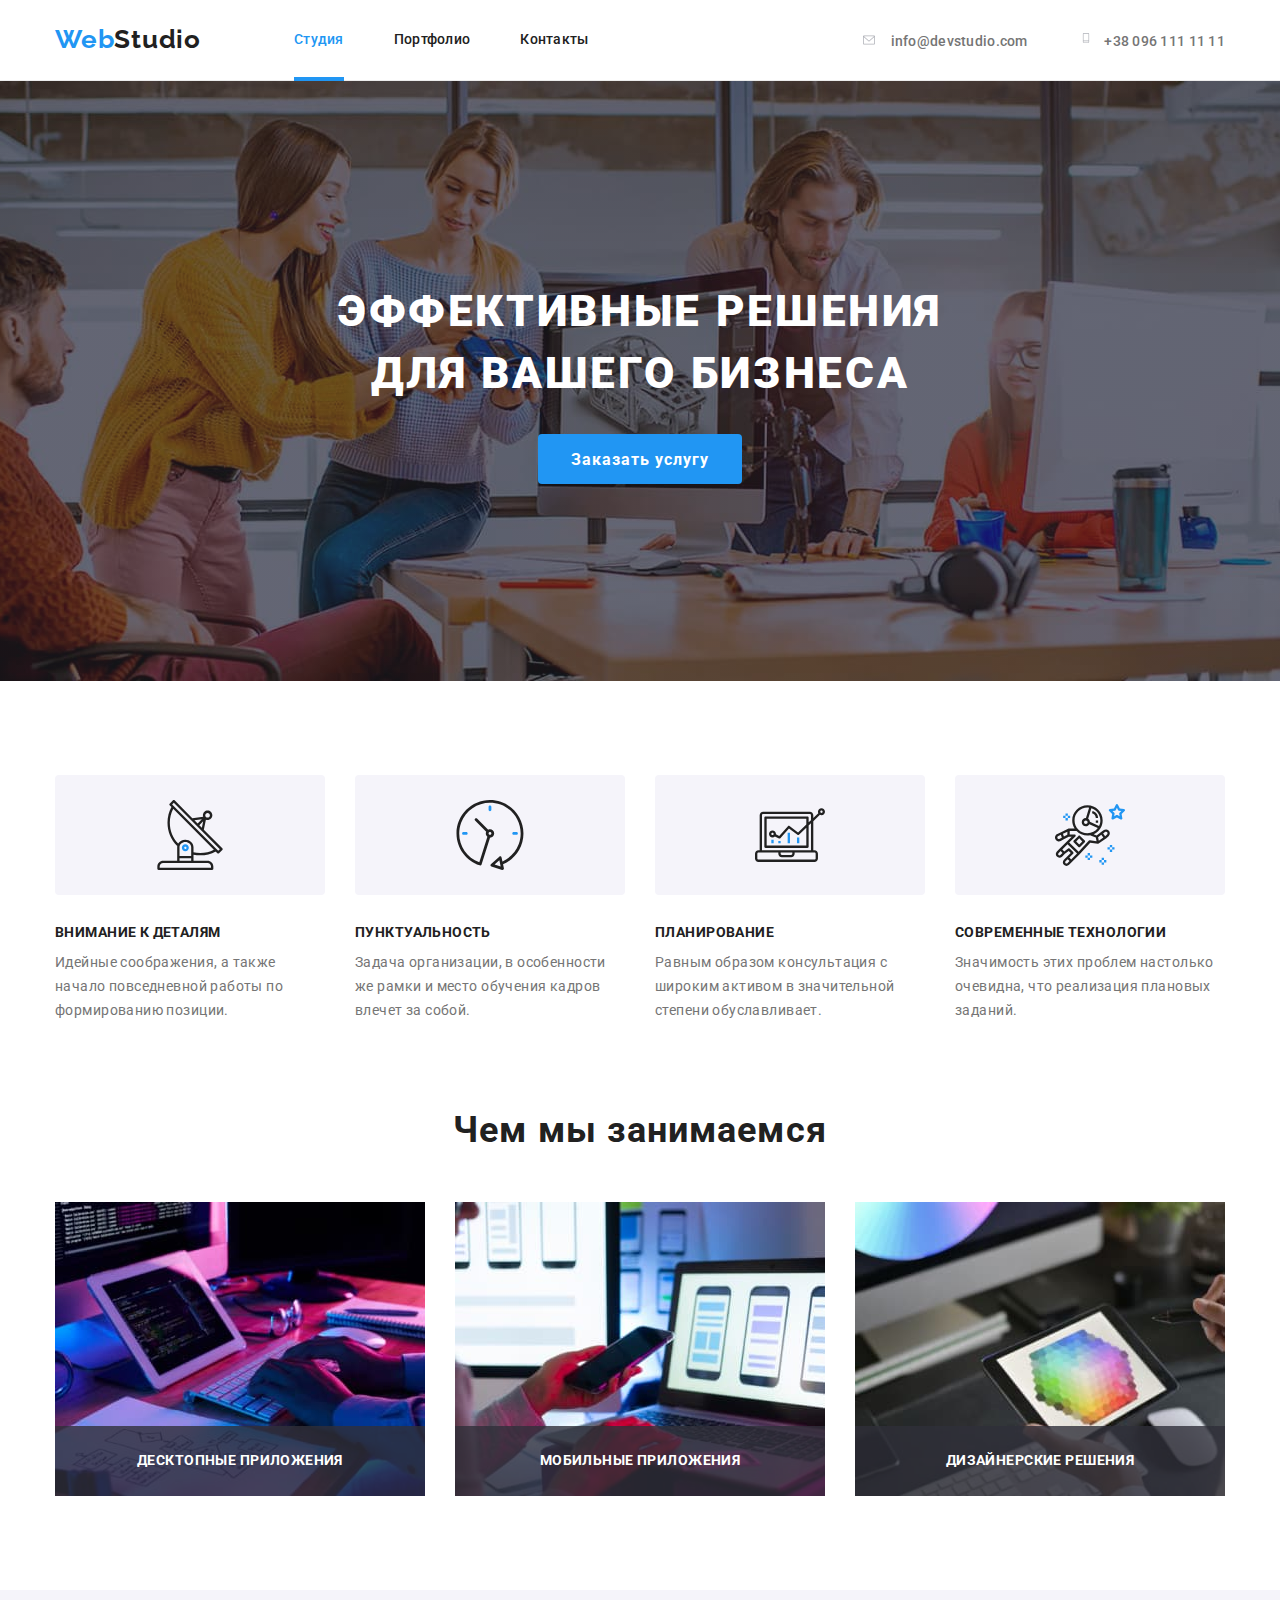
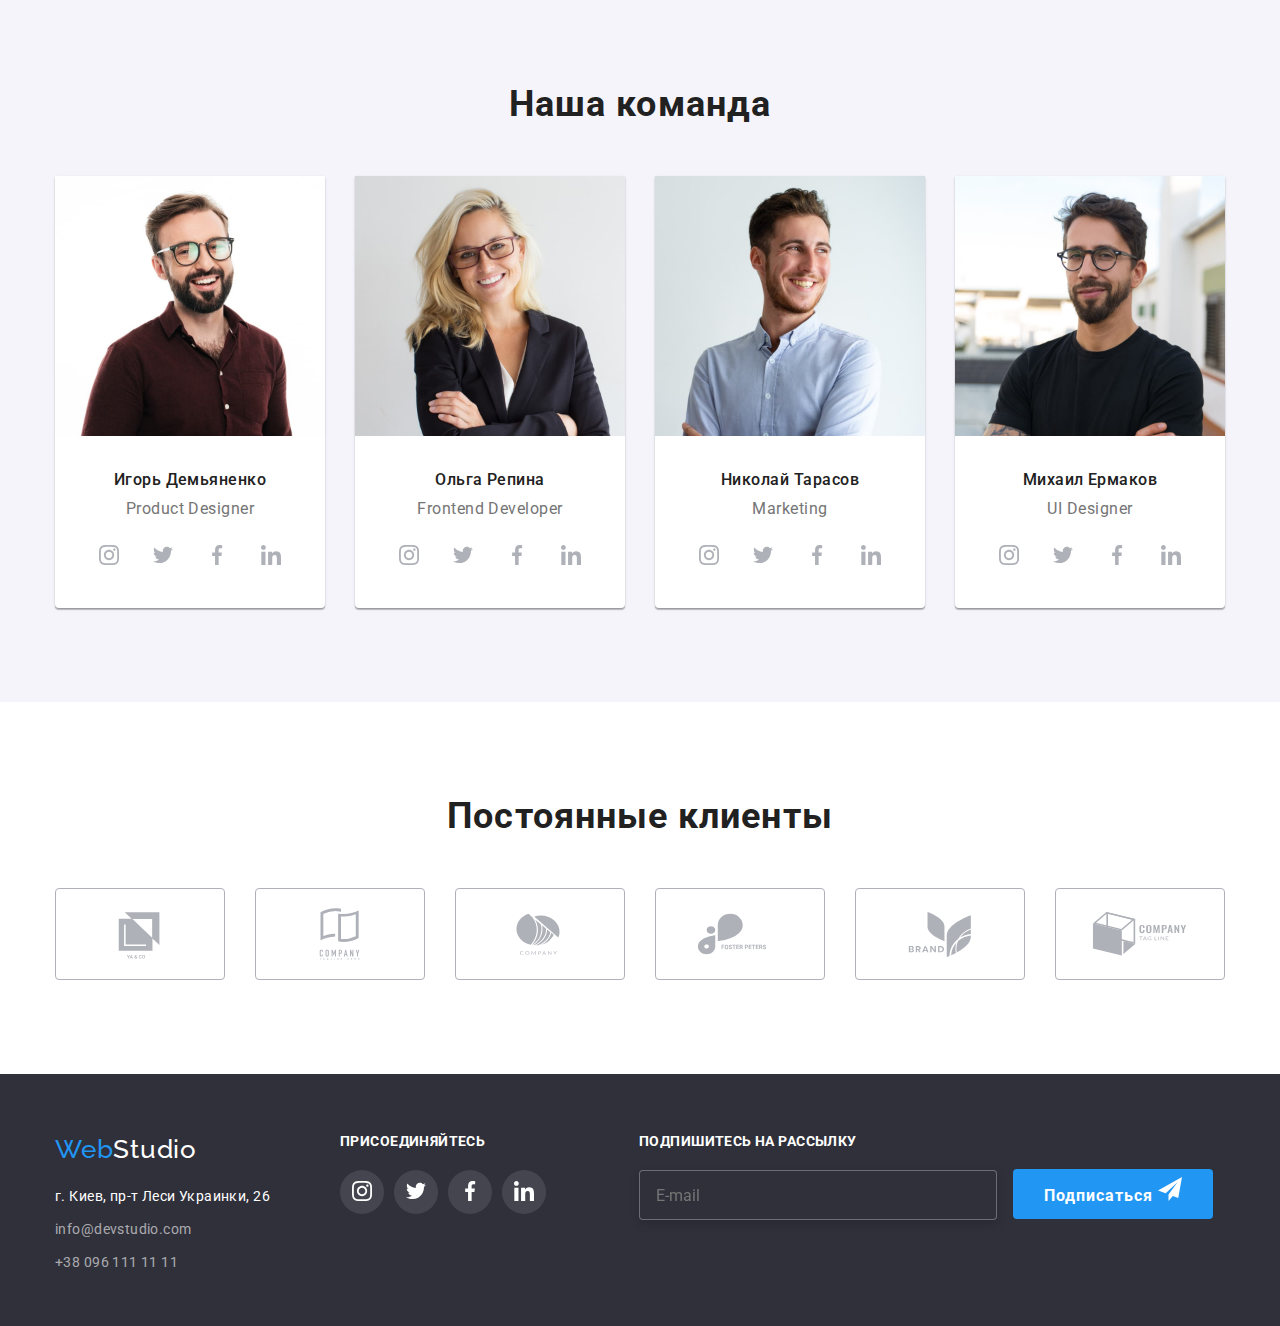
==== index.html @ 6511e9e5 "Add files via upload" ====
<!DOCTYPE html>
<html lang="ru">
<head>
    <meta charset="UTF-8">
    <meta http-equiv="X-UA-Compatible" content="IE=edge">
    <meta name="viewport" content="width=device-width, initial-scale=1.0">
    <title>Web-Studio</title>
    <link href="https://fonts.googleapis.com/css2?family=Raleway:wght@700&family=Roboto:wght@400;500;700;900&display=swap" rel="stylesheet">
    <link href="https://cdnjs.cloudflare.com/ajax/libs/modern-normalize/1.1.0/modern-normalize.min.css" rel="stylesheet">
    <link href="./css/styles.css" rel="stylesheet">
</head>

<body class="page">
    <header class="hat">
        <div class="container">
            <div class="main-nav">
                <a href="" class="logo"><span class="logo-web">Web</span>Studio</a>
                <nav class="site-nav">
                    <ul class="list menu">
                        <li class="menu-text">
                            <a href="./index.html" class="link current menu-line">Студия</a>
                        </li>
                        <li class="menu-text">
                            <a href="./portfolio.html" class="link">Портфолио</a>
                        </li>
                        <li class="menu-text">
                            <a href="#adress" class="link">Контакты</a>
                        </li>
                    </ul>
                </nav>
                <div class="tel-adr">                        
                    <a href="mailto:info@devstudio.com" class="adress curent tel-adr-contact">
                        <svg class="tel-adr-icon" width="16" height="12"aria-hidden="true" >
                            <use href="./images/icons.svg#icon-envelope-hover"></use>
                        </svg>
                        info@devstudio.com
                    </a>                        
                    <a href="tel:+380961111111" class="adress tel-header tel-adr-contact ">
                        <svg class="tel-adr-icon" width="10" height="16" aria-hidden="true">
                            <use href="./images/icons.svg#icon-tel"></use>
                        </svg>
                        +38 096 111 11 11
                    </a>
                 </div>
                       
            </div>         
        </div>
       
    </header>
       
    <main class="main">
         <section class="hero">
            <div class="container">
                <h1 class="baner header">ЭФФЕКТИВНЫЕ РЕШЕНИЯ ДЛЯ ВАШЕГО БИЗНЕСА</h1>           
                <button  type="button" class="button primary butbuner" data-modal-open>Заказать услугу</button>
            </div>
         </section>

        <section class="fishka">
             <div class="container"> 
                <ul class="list fishka-text">
                    <li class="fishka-content">
                        <div class="fon-icon">
                            <svg width="70" height="70" aria-label="Антена">
                                <use href="./images/icons.svg#icon-antenna"></use>
                            </svg>
                        </div>
                        <h3 class="studio-titel header">ВНИМАНИЕ К ДЕТАЛЯМ</h3>
                        <p class="studio-text one">Идейные соображения, а также начало повседневной работы по формированию позиции.</p>
                    </li>
                    <li class="fishka-content">
                        <div class="fon-icon">
                            <svg width="70" height="70" aria-label="Часы">
                                <use href="./images/icons.svg#icon-clock"></use>
                            </svg>
                        </div>
                        <h3 class="studio-titel header">ПУНКТУАЛЬНОСТЬ</h3>
                        <p class="studio-text">Задача организации, в особенности же рамки и место обучения кадров влечет за собой.
                        </p>
                    </li>
                    <li class="fishka-content">
                        <div class="fon-icon">
                            <svg width="70" height="70" aria-label="Диаграмма">
                                <use href="./images/icons.svg#icon-diagram"></use>
                            </svg>
                        </div>
                        <h3 class="studio-titel header">ПЛАНИРОВАНИЕ</h3>
                        <p class="studio-text">Равным образом консультация с широким активом в значительной степени обуславливает.
                        </p>
                    </li>
                    <li class="fishka-content">
                        <div class="fon-icon">
                            <svg width="70" height="70" aria-label="Астронафт">
                                <use href="./images/icons.svg#icon-astronaut"></use>
                            </svg>
                        </div>
                        <h3 class="studio-titel header">СОВРЕМЕННЫЕ ТЕХНОЛОГИИ</h3>
                        <p class="studio-text">Значимость этих проблем настолько очевидна, что реализация плановых заданий.</p>
                    </li>
                </ul>
            </div>
        </section>
                
        <section class="secshion-work">
            <div class="container">
                <h2 class="work-studio header">Чем мы занимаемся</h2>
                <ul class="list work-foto" >            
                     <li class="work-studio-link">
                        <a class="work-img"> <img src="./images/img.jpg" alt="Проект1" width="370" height="294" />
                            <p class="work-foto-text">ДЕСКТОПНЫЕ ПРИЛОЖЕНИЯ</p>
                        </a>
                    </li>
                    <li class="work-studio-link">
                        <a class="work-img"> <img src="./images/img1.jpg" alt="Проект2" width="370" height="294" />
                            <p class="work-foto-text">МОБИЛЬНЫЕ ПРИЛОЖЕНИЯ</p>
                        </a>
                    </li>
                    <li class="work-studio-link">
                        <a class="work-img" > <img src="./images/img2.jpg" alt="Проект3" width="370" height="294" />
                            <p class="work-foto-text">ДИЗАЙНЕРСКИЕ РЕШЕНИЯ</p>
                        </a>
                    </li>
            
                </ul>
            </div>
         </section>
         <section  class="comanda-about">
            <div class="container">
                <h2 class="comanda header">Наша команда</h2>
                <ul class="list secshion-comander">
                    <li class="blok-comanda">
                        <a class="comanda-img one"><img src="./images/foto1.jpg" alt="Фото Игорь Демьяненко" width="270" height="260"/></a>
                        <div class="comanda-text">
                            <p class="comanda-fio">Игорь Демьяненко</p>
                            <p lang="en" class="profeshion">Product Designer</p> 
                            <ul class="list comanda-icon">
                                <li class="comanda-icon-link">
                                    <a href="" class="comanda-icon-but">
                                        <svg width="20" height="20" aria-label="Переход на Instagrsm" >
                                            <use href="./images/icons.svg#icon-instagram"></use>                                       
                                        </svg>
                                    </a>                                    
                                </li>
                                <li class="comanda-icon-link">
                                    <a href="" class="comanda-icon-but">
                                        <svg width="20" height="20" aria-label="Переход на Twitter">
                                            <use href="./images/icons.svg#icon-twitter"></use>
                                        </svg>
                                    </a>
                                </li>
                                <li class="comanda-icon-link">
                                    <a href="" class="comanda-icon-but">
                                        <svg width="20" height="20" aria-label="Переход на Facebook">
                                            <use href="./images/icons.svg#icon-facebook"></use>
                                        </svg>
                                    </a>                                    
                                </li>
                                <li class="comanda-icon-link">
                                    <a href="" class="comanda-icon-but">
                                        <svg width="20" height="20" aria-label="Переход на Linkedin">
                                            <use href="./images/icons.svg#icon-linkedin"></use>
                                        </svg>
                                    </a>                                    
                                </li>
                            </ul>                           
                        </div>                        
                    </li>
                    <li class="blok-comanda">
                        <a class="comanda-img"> <img src="./images/foto2.jpg" alt="Фото Ольга Репина" width="270" height="260"/></a>
                        <div class="comanda-text">
                            <p class="comanda-fio">Ольга Репина</p>
                            <p lang="en" class="profeshion">Frontend Developer </p>
                            <ul class="list comanda-icon">
                                <li class="comanda-icon-link">
                                    <a href="" class="comanda-icon-but">
                                        <svg width="20" height="20" aria-label="Переход на Instagrsm" >
                                            <use href="./images/icons.svg#icon-instagram"></use>                                       
                                        </svg>
                                    </a>                                    
                                </li>
                                <li class="comanda-icon-link">
                                    <a href="" class="comanda-icon-but">
                                        <svg width="20" height="20" aria-label="Переход на Twitter">
                                            <use href="./images/icons.svg#icon-twitter"></use>
                                        </svg>
                                    </a>
                                </li>
                                <li class="comanda-icon-link">
                                    <a href="" class="comanda-icon-but">
                                        <svg width="20" height="20" aria-label="Переход на Facebook">
                                            <use href="./images/icons.svg#icon-facebook"></use>
                                        </svg>
                                    </a>                                    
                                </li>
                                <li class="comanda-icon-link">
                                    <a href="" class="comanda-icon-but">
                                        <svg width="20" height="20" aria-label="Переход на Linkedin">
                                            <use href="./images/icons.svg#icon-linkedin"></use>
                                        </svg>
                                    </a>                                    
                                </li>
                            </ul>             
                        </div>
                        
                    </li>
                    <li class="blok-comanda">
                        <a class="comanda-img"> <img src="./images/foto3.jpg" alt="Фото Николай Тарасов" width="270" height="260"/></a>
                        <div class="comanda-text">
                            <p class="comanda-fio">Николай Тарасов</p>
                            <p lang="en" class="profeshion">Marketing</p>
                            <ul class="list comanda-icon">
                                <li class="comanda-icon-link">
                                    <a href="" class="comanda-icon-but">
                                        <svg width="20" height="20" aria-label="Переход на Instagrsm" >
                                            <use href="./images/icons.svg#icon-instagram"></use>                                       
                                        </svg>
                                    </a>                                    
                                </li>
                                <li class="comanda-icon-link">
                                    <a href="" class="comanda-icon-but">
                                        <svg width="20" height="20" aria-label="Переход на Twitter">
                                            <use href="./images/icons.svg#icon-twitter"></use>
                                        </svg>
                                    </a>
                                </li>
                                <li class="comanda-icon-link">
                                    <a href="" class="comanda-icon-but">
                                        <svg width="20" height="20" aria-label="Переход на Facebook">
                                            <use href="./images/icons.svg#icon-facebook"></use>
                                        </svg>
                                    </a>                                    
                                </li>
                                <li class="comanda-icon-link">
                                    <a href="" class="comanda-icon-but">
                                        <svg width="20" height="20" aria-label="Переход на Linkedin">
                                            <use href="./images/icons.svg#icon-linkedin"></use>
                                        </svg>
                                    </a>                                    
                                </li>
                            </ul>                     
                        </div>    
                    </li>                      
                        
                    <li class="blok-comanda">
                        <a class="comanda-img" > <img src="./images/foto4.jpg" alt="Фото Михаил Ермаков" width="270" height="260"/></a>
                        <div class="comanda-text">
                            <p class="comanda-fio">Михаил Ермаков</p>
                            <p lang="en" class="profeshion"> UI Designer </p>
                            <ul class="list comanda-icon">
                                <li class="comanda-icon-link">
                                    <a href="" class="comanda-icon-but">
                                        <svg width="20" height="20" aria-label="Переход на Instagrsm" >
                                            <use href="./images/icons.svg#icon-instagram"></use>                                       
                                        </svg>
                                    </a>                                    
                                </li>
                                <li class="comanda-icon-link">
                                    <a href="" class="comanda-icon-but">
                                        <svg width="20" height="20" aria-label="Переход на Twitter">
                                            <use href="./images/icons.svg#icon-twitter"></use>
                                        </svg>
                                    </a>
                                </li>
                                <li class="comanda-icon-link">
                                    <a href="" class="comanda-icon-but">
                                        <svg width="20" height="20" aria-label="Переход на Facebook">
                                            <use href="./images/icons.svg#icon-facebook"></use>
                                        </svg>
                                    </a>                                    
                                </li>
                                <li class="comanda-icon-link">
                                    <a href="" class="comanda-icon-but">
                                        <svg width="20" height="20" aria-label="Переход на Linkedin">
                                            <use href="./images/icons.svg#icon-linkedin"></use>
                                        </svg>
                                    </a>                                    
                                </li>
                            </ul>              
                        </div>
                        
                    </li>
                </ul>
            </div>            
        </section>
        <section  class="clients-about">
            <div class="container">
                <h2 class="clients header">Постоянные клиенты</h2>
                <ul class="list clients-icon">
                    <li class="clients-icon-link">
                        <a href="" class="clients-icon-but">
                            <svg width="106" height="60" aria-label="Переход на логотип компании">
                                <use  href="./images/icons.svg#icon-Logo"></use>
                            </svg>
                        </a>
                    </li>
                    <li class="clients-icon-link">
                        <a href="" class="clients-icon-but">
                            <svg width="106" height="60" aria-label="Переход на логотип компании">
                                <use href="./images/icons.svg#icon-Logo-1"></use>
                            </svg>
                        </a>                        
                    </li>
                    <li class="clients-icon-link">
                        <a href="" class="clients-icon-but">
                            <svg width="106" height="60" aria-label="Переход на логотип компании">
                                <use href="./images/icons.svg#icon-Logo-2"></use>
                            </svg>
                        </a>                        
                    </li>
                    <li class="clients-icon-link">
                        <a href="" class="clients-icon-but">
                            <svg width="106" height="60" aria-label="Переход на логотип компании">
                                <use href="./images/icons.svg#icon-Logo-3"></use>
                            </svg>
                        </a>                      
                     </li>
                    <li class="clients-icon-link">
                        <a href="" class="clients-icon-but">
                            <svg width="106" height="60" aria-label="Переход на логотип компании">
                                <use href="./images/icons.svg#icon-Logo-4"></use>
                            </svg>
                        </a>                        
                    </li>
                    <li class="clients-icon-link">
                        <a href="" class="clients-icon-but">
                            <svg width="106" height="60" aria-label="Переход на логотип компании">
                                <use href="./images/icons.svg#icon-Logo-5"></use>
                            </svg>
                         </a>
                    </li>
                </ul>

            </div>
        </section>
              
    </main>
     <footer class="footer">
        <div class="container">
            
            <div class="footer-text">               
                <address id="adress" class="adress adress-footer">
                    <a href="" class="logo-web-bottom"><span class="logo-web">Web</span>Studio</a>
                    <a href="" class="adress-street">г. Киев, пр-т Леси Украинки, 26</a>
                    <a href="mailto:info@devstudio.com" class="adress-contact">info@devstudio.com</a>
                    <a href="tel:+380971664000" class="adress-contact">+38 096 111 11 11</a>
                </address>
                 <div  class="footer-text-icon">
                     <h2 class="footer-titel header">ПРИСОЕДИНЯЙТЕСЬ</h2>
                    <ul class="footer-icon list">
                        <li class="footer-icon-link">
                            <a href="" class="footer-icon-but">
                                <svg width="20" height="20" aria-label="Переход на Instagrsm" >
                                    <use href="./images/icons.svg#icon-instagram"></use>                                       
                                </svg>
                            </a>                            
                        </li>
                        <li class="footer-icon-link">
                            <a href="" class="footer-icon-but">
                                <svg width="20" height="20" aria-label="Переход на Twitter">
                                 <use href="./images/icons.svg#icon-twitter"></use>
                                </svg>
                            </a>
                        </li>
                        <li class="footer-icon-link">
                            <a href="" class="footer-icon-but">
                                <svg width="20" height="20" aria-label="Переход на Facebook">
                                    <use href="./images/icons.svg#icon-facebook"></use>
                                </svg>
                            </a>
                        </li>
                        <li class="footer-icon-link">
                            <a href="" class="footer-icon-but">
                                 <svg width="20" height="20" aria-label="Переход на Linkedin">
                                     <use href="./images/icons.svg#icon-linkedin"></use>
                                </svg>
                            </a>
                        </li>
                    </ul>         
                    
                </div>
                <div class="email-block">
                    <h2 class="footer-header-email header">ПОДПИШИТЕСЬ НА РАССЫЛКУ</h2>
                    <form class="form-email ">
                        <input type="email" name="mail" id="mail" placeholder="E-mail" class="footer-input">        
                        <button  type="submit" class="footer-button" required="">Подписаться
                            <svg width="24" height="24" aria-label="Переход на форму заявки">
                                <use href="./images/icons.svg#icon-icon-send"></use>
                            </svg>
                        </button>
                    </form>

                </div>
                

            </div>
            
        </div>        
    </footer>
    <!-- <div class="backdrop is-hidden"> -->
        <!-- <div class="modal"> -->
            <!-- <button class="modal-button"> -->
                <!-- х -->
             <!-- </button> -->

        <!-- </div> -->
    <!-- </div> -->
    <div class="backdrop is-hidden" data-modal>
        <div class="modal">
            <div class="modal-container">
                <button class="button-close" data-modal-close>
                    <svg width="11" height="11" aria-label="Принятие соглашения">
                        <use href="./images/icons.svg#icon-close-black-18dp"></use>
                    </svg>
                </button>
                <h2 class="header heder-modal-two">Оставьте свои данные, мы вам перезвоним</h2>
                <form class="form" autocomplete="on">               
                    
                    <div class="form-block">
                        <label for="text" class="form-label">Имя<label> 
                        <input type="text" name="text" id="text"  class="form-input"> 
                        <svg width="12" height="12" aria-label="Иконка человечек" class="form-icon-person">
                            <use href="./images/icons.svg#icon-person-black-18dp"></use>
                        </svg>
                    </div>
                    <div class="form-block">
                        <label for="tel" class="form-label">Телефон<label> 
                        <input type="tel" name="tel" id="tel"  class="form-input">
                        <svg width="12" height="12" aria-label="Иконка телефон" class="form-icon-person">
                            <use href="./images/icons.svg#icon-phone-black-18dp"></use>
                        </svg>                    
                    </div>
                    <div class="form-block">
                        <label for="mail" class="form-label">Почта<label> 
                        <input type="email" name="mail" id="mail"  class="form-input">
                        <svg width="12" height="12" aria-label="Иконка конверт для письма" class="form-icon-person">
                            <use href="./images/icons.svg#icon-email-black-18dp"></use>
                        </svg>
                    </div>   
                    <div>
                        <label for="textarea" class="form-label">Комментарий<label> 
                        <textarea class="form-textarea" 
                        name="textarea" 
                        placeholder ="Ведите текст"
                        id="textarea">
                        </textarea>
                    </div>          
                    <div class="modal-terms">
                        <input type="checkbox" name="topic" id="terms" value="terms">
                        <label for="terms" class="">Соглашаюсь с рассылкой и принимаю <a href="">Условия договора</a><label> 
                    </div>                            
                   
                    <div class="icon-check">
                        <svg width="16" height="15" aria-label="Принятие соглашения">
                            <use href="./images/icons.svg#icon-icon-check"></use>
                        </svg>
                        <span class="icon-text">Соглашаюсь с рассылкой и принимаю </span>
                        <a  class="dogovor" href="">Условия договора</a>
                    </div>      
                    <button  type="submit" class="form-buttom">Отправить</button>
                </form> 

            </div>
            

        </div>       

    </div>
    
    
    
    <script src="./js/modal.js"></script>
        
</body>
</html>
---- css/styles.css ----
:root {
  --color-text: #212121;
  --color-fon: #FFFFFF;
  --color-fon-two:#F5F4FA;
  --color-acsent: #2196f3;
  --color-buttom: #757575;
  --color-icon:#AFB1B8;
}
body {
  background-color: var(--color-fon);
  color: var(--color-text);
  font-family: Roboto, sans-serif;
  text-decoration: none;
  margin: 0;
 }
.list {
  margin: 0;
  padding: 0;
}
ul {
  list-style: none;
}
 .container {
width: 1200px;
margin-left: auto;
margin-right: auto;
padding-left: 15px; 
padding-right: 15px; 
 }
 .header {
  margin-top: 0;
  margin-bottom: 0;
 }
 .hat {
   border-bottom: 1px solid #ECECEC;;
 }
 

/* Стилизация хедер*/
.logo {
font-family: Raleway, sans-serif;
font-weight: 700;
line-height: 1.2;
font-size: 26px;
color: var(--color-text);
text-decoration: none;
letter-spacing: 0.03em;

margin-right: 93px;
padding-top: 24px;
padding-bottom: 25px;
}
.logo-web {
  font-family: Raleway, sans-serif;
  color: var(--color-acsent);
  }
  .site-nav {
    font-weight:500;
    line-height:1.14;
    font-size:14px;
    text-decoration: none; 
    letter-spacing: 0.02em;
   }
   .tel-adr {
    margin-left: auto;
    font-family: Roboto, sans-serif;
    color: var(--color-buttom);
    font-weight: 500;
    font-size: 14px;
    line-height: 1.14;
    letter-spacing: 0.02em;
    }
   .menu {
     display: flex; 
    }



    .main-nav {
      display: flex;
      align-items: center;  
     
            
      }
             
      
    .menu-text {
      margin-right: 50px;
      
    }
    .menu-text:nth-child(3){
      margin-right: 0;
    }

  .link:hover,
  .link:focus {
   color: var(--color-acsent);
   }

  .link {
  color: var(--color-text);
  text-decoration: none; 
  
  transition: color 250ms cubic-bezier(0.4, 0, 0.2, 1);
}
 
  .current:first-child {
  color: var(--color-acsent);
  text-decoration: none;
  }

  .adress.curent {
    
    margin-right: 50px;
  
  }
  .tel-adr .tel-header {
    margin-right: 0;
  }
  .tel-adr {
   margin-left: auto;
  }
  .tel-adr-icon {
    fill: var(--color-icon);
    margin-right: 10px;

    transition: fill 250ms cubic-bezier(0.4, 0, 0.2, 1);
  }
  .tel-adr-contact:hover .tel-adr-icon {
    fill:var(--color-acsent)
    
  }
  .tel-adr-contact:focus .tel-adr-icon {
    fill:var(--color-acsent)
  }
    
  .menu-line {
  position: relative;
  }
  .menu-line::after {
    position: absolute;
    top: 46px;
    content: '';
    display: block;
    width: 100%;
    height: 4px;
    background-color: var(--color-acsent);

  }
/* Стилизация кнопок на главной странице и портфолио */
.button {
  display: inline-block;
  font-family: Roboto, sans-serif;
  color: var(--color-text);
  background-color: #f5f4fa;
  font-weight: 500;
  line-height: 1.625;
  font-size: 16px;
  cursor: pointer;
  letter-spacing: 0.03em;
  border-radius: 4px;
  text-align: center;
  border: 1px solid transparent;

  transition: color 250ms cubic-bezier(0.4, 0, 0.2, 1), border-color 250ms cubic-bezier(0.4, 0, 0.2, 1),background-color 250ms cubic-bezier(0.4, 0, 0.2, 1), box-shadow 250ms cubic-bezier(0.4, 0, 0.2, 1);
    
  }
  
.butbuner {
 display: inline-block;
 font-family: Roboto, sans-serif;
 font-weight: 700; 
 line-height: 1.88;
 letter-spacing: 0.06em;
 padding:10px 32px;
 min-width: 200px;
 height: 50px;
 text-align: center;
 margin-top: 30px;
 transition: background-color 250ms cubic-bezier(0.4, 0, 0.2, 1);

 }
 .butbuner:hover {
  background-color: rgba(33, 150, 243, 0.9);
 }

.button.primary {
  background-color: var(--color-acsent);
  color: #ffffff;
  }
.button.secondery {
  background-color: #f5f4fa;
  color: var(--color-text);
  
}
.button:hover 
{ 
  color: #FFFFFF;
  border-color:var(--color-acsent);
  background-color: var(--color-acsent);
  box-shadow: 0px 3px 1px rgba(0, 0, 0, 0.1), 0px 1px 2px rgba(0, 0, 0, 0.08), 0px 2px 2px rgba(0, 0, 0, 0.12);
} 
.button:focus
{ 
  color: #FFFFFF;
  background-color:var(--color-acsent);
  background-color: var(--color-acsent);
  box-shadow: 0px 3px 1px rgba(0, 0, 0, 0.1), 0px 1px 2px rgba(0, 0, 0, 0.08), 0px 2px 2px rgba(0, 0, 0, 0.12);
} 

/* стилизация блока с заказом услуги */
.baner {
  font-weight: 900;
  line-height:1.40;
  font-size:44px;  
  color: #ffffff;
  letter-spacing: 0.06em;

  max-width: 696px;
  margin: auto;
  }
   .hero {  
    max-width: 1600px; 
    height: 600px;
    background: #C4C4C4; 
    background-image: linear-gradient(to right, rgba(47, 48, 58, 0.4), rgba(47, 48, 58, 0.4)),
    url('../images/fonhero.jpg'); 
 
    background-size: cover;
    background-repeat: no-repeat;
    background-position: center;
    
 
   padding-bottom: 280px;
   padding-top: 200px;
   margin-left: auto;
   margin-right: auto;
   align-items: center;
   text-align: center;
   }

/* стилизация особенностей студии */

.fishka-icon {
  display:flex;  
}

.fon-icon { 
  display: flex;
  width: 270px;
  height: 120px;
  background:var(--color-fon-two);
  border-radius: 4px;  
  
  justify-content: center;
  align-items: center;
  margin-bottom:  30px;
 
  }
  
  .fon-icon:nth-child(4) {
    margin-right: 0;
  }  

.fishka {
  padding-top: 94px;
}
.studio {
font-size:  0;
}
 .fishka-text { 
  display: flex; 
  } 

.studio-titel {
  line-height:1.14;
  font-size:14px;
  font-family: Roboto, sans-serif;
  font-weight:700;
  letter-spacing: 0.03em;

  display: flex; 
  }
 
.studio-text {
  color: var(--color-buttom);
  font-weight:400;
  line-height:1.70;
  font-size:14px;
  letter-spacing: 0.03em;

  width: 270px;
  height: 75px;
  margin-top: 0;
  margin-bottom: 0;
  padding-top: 10px;
}
.fishka-content
{
  margin-right: 30px; 
}
.fishka-content:nth-child(4)
{
  margin-right: 0; 
}
 
/* стилизация чем мы занимаемся */
.secshion-work {
  padding-top: 94px;
  padding-bottom: 94px;
}
.work-studio {
    font-size:36px;
    font-weight:700;
    line-height: 1.16;
    letter-spacing: 0.03em;
    text-align: center;
    margin-bottom: 50px;
    }
 .secshion-work .work-foto {
  display: flex;
   }
.work-img {
  display: block;
  position: relative;
  width:370px;
  height:294px;
  margin: 0;
   }

.work-studio-link {  
  margin-left: 30px;
 }
.work-studio-link:nth-child(1) {
  margin-left: 0;
  }

  .work-foto-text{
    position: absolute;
    bottom:0;
    padding-top: 27px;
    margin: 0;

    font-size:14px;
    font-weight:700;
    line-height: 1.14;
    letter-spacing: 0.03em;
    text-align: center;
    height: 70px;
    width: 100%;
    
    color: #FFFFFF;
    background-color: rgba(47, 48, 58, 0.8);
    z-index: 0;
  }
/* стилизация раздела команда */
.comanda-about {
  padding-bottom: 94px;
  padding-top: 94px;
  background-color: var(--color-fon-two);
}

.comanda {
  font-size:36px;
  font-weight: 700;
  line-height: 1.16;
  letter-spacing: 0.03em;
  
  text-align: center;
  margin-bottom: 50px;
}

.secshion-comander {
  display:flex;
 
  }

  .blok-comanda {
  margin-right: 30px;
  border-radius: 0px 0px 4px 4px;
  box-shadow: 0px 1px 3px rgba(0, 0, 0, 0.12), 0px 1px 1px rgba(0, 0, 0, 0.14), 0px 2px 1px rgba(0, 0, 0, 0.2);
  background-color: var(--color-fon);
  }
  .blok-comanda:nth-child(4) {
    margin-right: 0;
  }
.comanda-text {
  padding-top: 30px;
  padding-bottom: 30px;
}
.comanda-fio {

font-weight: 500; 
line-height: 1.20;
font-size:16px;
letter-spacing: 0.03em;
text-align: center;
margin-top: 0;
margin-bottom: 0;
padding-bottom: 10px;
}

.profeshion {
  color: var(--color-buttom);
  font-weight: 400;
  line-height:1.20;
  font-size:16px;
  letter-spacing: 0.03em;
  text-align: center;
  margin-top: 0;
  margin-bottom: 0;
  padding-bottom: 16px;
  }
  .comanda-icon {
    display: flex;    
    justify-content:center; 
    }
    .comanda-icon-but {  
      display: block;
      width: 44px;
      height: 44px;  
      text-align: center;
      padding-top: 25%;  

      border-radius:  50%;
      background-color:rgb(33, 150, 243, 0);    
      fill: var(--color-icon); 

      transition: fill 250ms cubic-bezier(0.4, 0, 0.2, 1),
      border-radius 250ms cubic-bezier(0.4, 0, 0.2, 1),
      background-color 250ms cubic-bezier(0.4, 0, 0.2, 1);      
     }

   .comanda-icon-but:hover
    {   
    fill:#FFFFFF;
    border-radius:  50%;
    background-color:var(--color-acsent);
   }
   .comanda-icon-but:focus
   {   
   fill:#FFFFFF;
   border-radius:  50%;
   background-color:var(--color-acsent);
  }
  .comanda-icon-link {
    margin-right: 10px;}

  .comanda-icon-link:nth-child(4) {
    margin-right: 0;
  }
   
   
  /* стилизация раздела постоянные клиенты */
  .clients-about {
    padding-top: 94px;
    padding-bottom: 94px;
   }
  .clients {
  font-size:36px;
  font-weight:700;
  line-height: 1.16;
  letter-spacing: 0.03em;
  text-align: center;
  margin-bottom: 50px;
  }
  .clients-icon {
    display: flex;
    fill:var(--color-icon);
    justify-content: center;
    align-items: center;
   
   
   
  }
  .clients-icon-but {
    display: block; 
    text-align:center; 
    padding-top: 16px;   
    cursor: pointer; 
    border: 1px solid var(--color-icon);
    border-radius: 4px;
    fill: var(--color-icon);
    width: 170px;
    height: 92px;

    
    transition: fill 250ms cubic-bezier(0.4, 0, 0.2, 1), border 250ms cubic-bezier(0.4, 0, 0.2, 1); 

  }
  .clients-icon-link {
   margin-right: 30px;   
   
  }
  .clients-icon-link:nth-child(6) {
    margin-right: 0;
  }
  .clients-icon-but:focus,
  .clients-icon-but:hover
  {
  fill: var(--color-acsent);
  border: 1px solid var(--color-acsent);
  }
/* стилизация  футер */
.footer {
  background-color:#2F303A;
  height: 252px;
  margin-left: auto;
  margin-right: auto;
  padding-top: 60px;
  padding-bottom: 60px;
  }
  .logo-web-bottom {
    display:inline-block;
    font-family: Raleway, sans-serif;
    letter-spacing: 0.03em;
    line-height: 1.2;
    font-size: 26px;
    color:#FFFFFF;
    text-decoration: none;
    align-items: center;

    margin-bottom: 20px;
    }
    .adress {
      color: var(--color-buttom);
      font-weight:500;
      line-height:1.14;
      font-size:14px;
      font-style: normal;
      text-decoration: none;
      letter-spacing: 0.02em;

      transition: color 250ms cubic-bezier(0.4, 0, 0.2, 1);
      }
    .adress:hover,
    .adress:focus {
      color: var(--color-acsent);
    }
    .adress-footer {
      display:flex;
      flex-direction:column;
    } 
    
    .adress-street {
      font-family: Roboto, sans-serif;
      font-weight:400;
      line-height:1.71;
      font-size:14px;
      letter-spacing: 0.03em;
      color: #ffffff;
      text-decoration: none;
      }
      
    .adress-contact {
      color: rgba(255, 255, 255, 0.6);
      text-decoration: none;
      font-family: Roboto, sans-serif;
      font-weight:400;
      line-height:1.71;
      font-size:14px;
      letter-spacing: 0.03em;

     padding-top: 9px;
     }

     .footer-text{
      display: flex;
     }
     .footer-text-icon {
       margin-left: 70px;

     }
     .footer-titel{
      font-weight: 700;
      font-size: 14px;
      line-height: 1.14;
      letter-spacing: 0.03em;
      color: #FFFFFF;
      margin-bottom: 20px;
     }

     .footer-icon {
      display: flex;
      justify-content:space-evenly;
             
        
     }
     .footer-icon-but {
      display: block;
      text-align: center;
      padding-top: 25%;

      width: 44px;
      height: 44px;

      border-radius: 50%;
      
     
      background-color: rgba(255, 255, 255, 0.1);
      cursor: pointer;
      fill: #FFFFFF;
      border: 0;

      transition: border-color 250ms cubic-bezier(0.4, 0, 0.2, 1),
      background-color 250ms cubic-bezier(0.4, 0, 0.2, 1);
         
     }
     .footer-icon-link {
      margin-right: 10px;
     }
     
     .footer-icon-link:nth-child(4) {
      margin-right: 0;
      }
     .footer-icon-but:hover {
      background-color: var(--color-acsent);
      border-color: var(--color-acsent);
     }
     .footer-icon-but:focus {
      background-color: var(--color-acsent);
      border-color: var(--color-acsent);      
     }

      .email-block {
      margin-left: 93px;
     }

     .footer-header-email {
      font-weight: 700;
      font-size: 14px;
      line-height: 1.14;
      letter-spacing: 0.03em;
      color: #FFFFFF;
     }
     .footer-button {
      display: inline-block;
      font-family: Roboto, sans-serif;
      font-weight: 700; 
      line-height: 1.88;
      font-size: 16px;
      letter-spacing: 0.06em;
      
      
      width: 200px;
      height: 50px;
      text-align: center;

      cursor: pointer;
      
      border: none;
      border-radius: 4px;
      color: var(--color-fon);
      background-color: var(--color-acsent);
      fill: var(--color-fon);
      border-color: var(--color-acsent);
      transition: background-color 250ms cubic-bezier(0.4, 0, 0.2, 1); 
     }

     .footer-button:hover {
      background-color: rgba(33, 150, 243, 0.9);
     }

     .footer-button:focus {
      background-color: rgba(33, 150, 243, 0.9);
     }

      .footer-input {
        
      border: 1px solid rgba(255, 255, 255, 0.3);
      filter: drop-shadow(0px 4px 4px rgba(0, 0, 0, 0.15));
      border-radius: 4px;
      color: var(--color-icon);
      min-width: 358px;
      height: 50px;
      background-color:  #2F303A;
      margin-top: 20px;
      margin-right: 12px;
      padding-left: 16px;
      
     }
     
    
    
/* стилизация раздела наши работы страница портфолио */
.works-portfolio {
font-size:  0;
margin: 0;
}
.portfolio-hero {
padding-top: 94px;
padding-bottom: 94px;
}
.butportfolio {
display:flex;
 
align-items: center;
justify-content: center;
margin-bottom: 50px;
 }
 .porbut {
padding: 6px 22px;
text-align: center;
 }
 .portfolio-buttom {
  margin-left: 8px;
 }
 .portfolio-buttom:nth-child(1) {
  margin-left: 0;
 }

.work-titly {
  margin-top: 0;
  margin-bottom: 0;
  font-weight: 700;
  line-height: 1.40;
  font-size: 18px;
  letter-spacing: 0.03em;
  padding-bottom: 4px;
    
  }
.works-types {
  margin-top: 0;
  margin-bottom: 0;
  color: var(--color-buttom);
  font-weight: 400;
  line-height: 2;
  font-size: 16px;
  letter-spacing: 0.03em;  
}
.work-hero-text {
  padding: 20px 24px;
}
.work-hero-block {
  margin-bottom: 30px;
  cursor: pointer;
}
.work-hero-block:nth-child(7),
.work-hero-block:nth-child(8),
.work-hero-block:nth-child(9) {
margin-bottom: 0px;
}

.work-hero {
  margin-left: auto;
  margin-right: auto;
  display: flex;
  flex-wrap: wrap;
  justify-content: space-between;
}
  .portfolio-img {
  display: inline-block;
  width: 370px;
  height: 404px;
  border: 1px solid #EEEEEE;
  border-radius: 0px 0px 4px 4px;
   
  transition: box-shadow 250ms cubic-bezier(0.4, 0, 0.2, 1); 
  
  }  
  .portfolio-img:hover {
  
  box-shadow: 0px 1px 3px rgba(0, 0, 0, 0.12), 0px 1px 1px rgba(0, 0, 0, 0.14), 0px 2px 1px rgba(0, 0, 0, 0.2);
  
  }

  .work-block-thumb{
    position: relative;
    overflow: hidden;
   
  }
  .work-block-thumb-text {
    position: absolute;
    top: 0;
    left: 0;
    width: 100%;
    height: 100%;
    color: #FFFFFF;
    font-weight: 400;
    letter-spacing: 0.03em;
    line-height: 1.55;
    font-size: 18px;
    padding: 63px 24px;

    opacity: 0;
    
  }

  .work-block-thumb::before {
    display: inline-block;
    content: '';

    position: absolute;
    top: 0;
    left: 0;
    width: 100%;
    height: 100%;
    background-color:rgba(33, 150, 243, 0.9);
    opacity: 0; 
    transform: translateY(100%);

    transition: transform 250ms cubic-bezier(0.4, 0, 0.2, 1), opacity 250ms cubic-bezier(0.4, 0, 0.2, 1);

  }

  .portfolio-img:hover .work-block-thumb::before{
    opacity: 1;
    transform:translateY(0);
  }
  .portfolio-img:hover .work-block-thumb-text {
    opacity: 1;
    transform:translateY(0);
  }
  /* модальное окно */
  .backdrop {
    position: fixed;
    top: 0;
    left: 0;
    width: 100%;
    height: 100%;
    background-color: rgba(0, 0, 0, 0.2);

    transition: opacity 250ms cubic-bezier(0.4, 0, 0.2, 1),
    visibility 250ms cubic-bezier(0.4, 0, 0.2, 1);
  }
  .backdrop.is-hidden {
    opacity: 0;
    pointer-events: none;
    visibility: hidden;
   }
  .modal {
    position: absolute;
    top:50%;
    left: 50%;
    transform: translate(-50%,-50%);
  
    min-width: 528px;
    min-height: 581px;
    background: #FFFFFF;
    box-shadow: 0px 1px 3px rgba(0, 0, 0, 0.12), 0px 1px 1px rgba(0, 0, 0, 0.14), 0px 2px 1px rgba(0, 0, 0, 0.2);
    border-radius: 4px;

  }
  .modal-button {
    position: absolute;
    top: 8px;
    right: 8px;
    width: 30px;
    height: 30px;
    justify-content: center;
    align-items: center;

    padding: 0;
    margin: 0;

    border-radius: 50%;
    background: #FFFFFF;
    border: 3px solid rgba(0, 0, 0, 0.1);  
    
    transition: background 250ms cubic-bezier(0.4, 0, 0.2, 1),
    border 250ms cubic-bezier(0.4, 0, 0.2, 1);
  }
  .modal-button:hover{
    border: 0;
    background-color: var(--color-buttom);
  }

  /* модальное окно для завки на ос */
  .button-close {
    display: block;
    position: absolute;
    top: 8px;
    right: 8px;
    justify-content: center;
    align-items: center;
    text-align: center;

    cursor: pointer;      

    border-radius: 50%;
    background: #FFFFFF;
    border: 1px solid rgba(0, 0, 0, 0.1);  
    fill: #000000;
    
    transition: fill 250ms cubic-bezier(0.4, 0, 0.2, 1),
    
  }
  .button-close:hover {   
    fill: var(--color-acsent);
  }

  .modal-container {
    padding: 40px;
    min-width: 528px;
    min-height: 581px;
  }
  .heder-modal-two {
  font-weight: 700;
  font-size: 20px;
  line-height: 1.15;
  text-align: center;
  letter-spacing: 0.03em;

  color: #212121;
  margin-bottom: 10px;
  
  }
  .form-label {
    font-weight: 400;
    font-size: 12px;
    line-height: 1.17;
    letter-spacing: 0.01em;

    color:var(--color-buttom);
    padding-bottom: 4px;
    height: 100%;
  }

  .form-input {
    position: relative;
    width: 100%;
    height: 40px;
    background: var(--color-fon);
    border: 1px solid rgba(33, 33, 33, 0.2);
    border-radius: 4px;
    margin-bottom: 10px;
    padding-left: 30px;
    
   }
  .form-textarea { 
    width: 100%;
    height: 120px;
    background: var(--color-fon);
    border: 1px solid rgba(33, 33, 33, 0.2);
    border-radius: 4px;
    resize: none;

    transition: border-color 250ms cubic-bezier(0.4, 0, 0.2, 1), opacity 250ms cubic-bezier(0.4, 0, 0.2, 1);
  }
  .form-icon-person {
    position: absolute;
    left:55px;
    transform: translate(0, 100%);
    
  }


   .dogovor {
    color: var(--color-acsent);
  }
  .icon-check {
    color: var(--color-buttom);
  }
  
  .form-buttom {
    display: inline-block;
    font-weight: 700; 
    line-height: 1.88;
    font-size: 16px;
    letter-spacing: 0.06em;
    padding:10px 55px;
    min-width: 200px;
    height: 50px;
    text-align: center;
    margin-top: 30px;

    background:var(--color-acsent);
    border-radius: 4px;
    border: 0;
    color: var(--color-fon);
    margin-left: 124px;
    cursor: pointer;

    transition: box-shadow 250ms cubic-bezier(0.4, 0, 0.2, 1), background-color 250ms cubic-bezier(0.4, 0, 0.2, 1);
    
  }
.form-block {
  transition: fill 250ms cubic-bezier(0.4, 0, 0.2, 1), border-color 250ms cubic-bezier(0.4, 0, 0.2, 1);
}

  .form-buttom:hover {
    box-shadow: 0px 4px 4px rgba(0, 0, 0, 0.15);
    background-color: rgba(33, 150, 243, 0.9);
  }
  
  .form-buttom:focus {
    box-shadow: 0px 4px 4px rgba(0, 0, 0, 0.15);
    background-color: rgba(33, 150, 243, 0.9);
  }
  .form-block:hover {
   fill: var(--color-acsent);
  }
  .form-block:focus {
    fill: var(--color-acsent);
  }
  .form-block:hover .form-input {
    border-color: var(--color-acsent);
  }

  .form-block:focus .form-input {
    border-color: var(--color-acsent);
  }

  .form-textarea:hover {
    border-color: var(--color-acsent);
  }

  .form-textarea:focus {
    border-color: var(--color-acsent);
  }

  /* скрывает соглашение на условия договора на форме*/

.modal-terms  {
  opacity: 0;
}
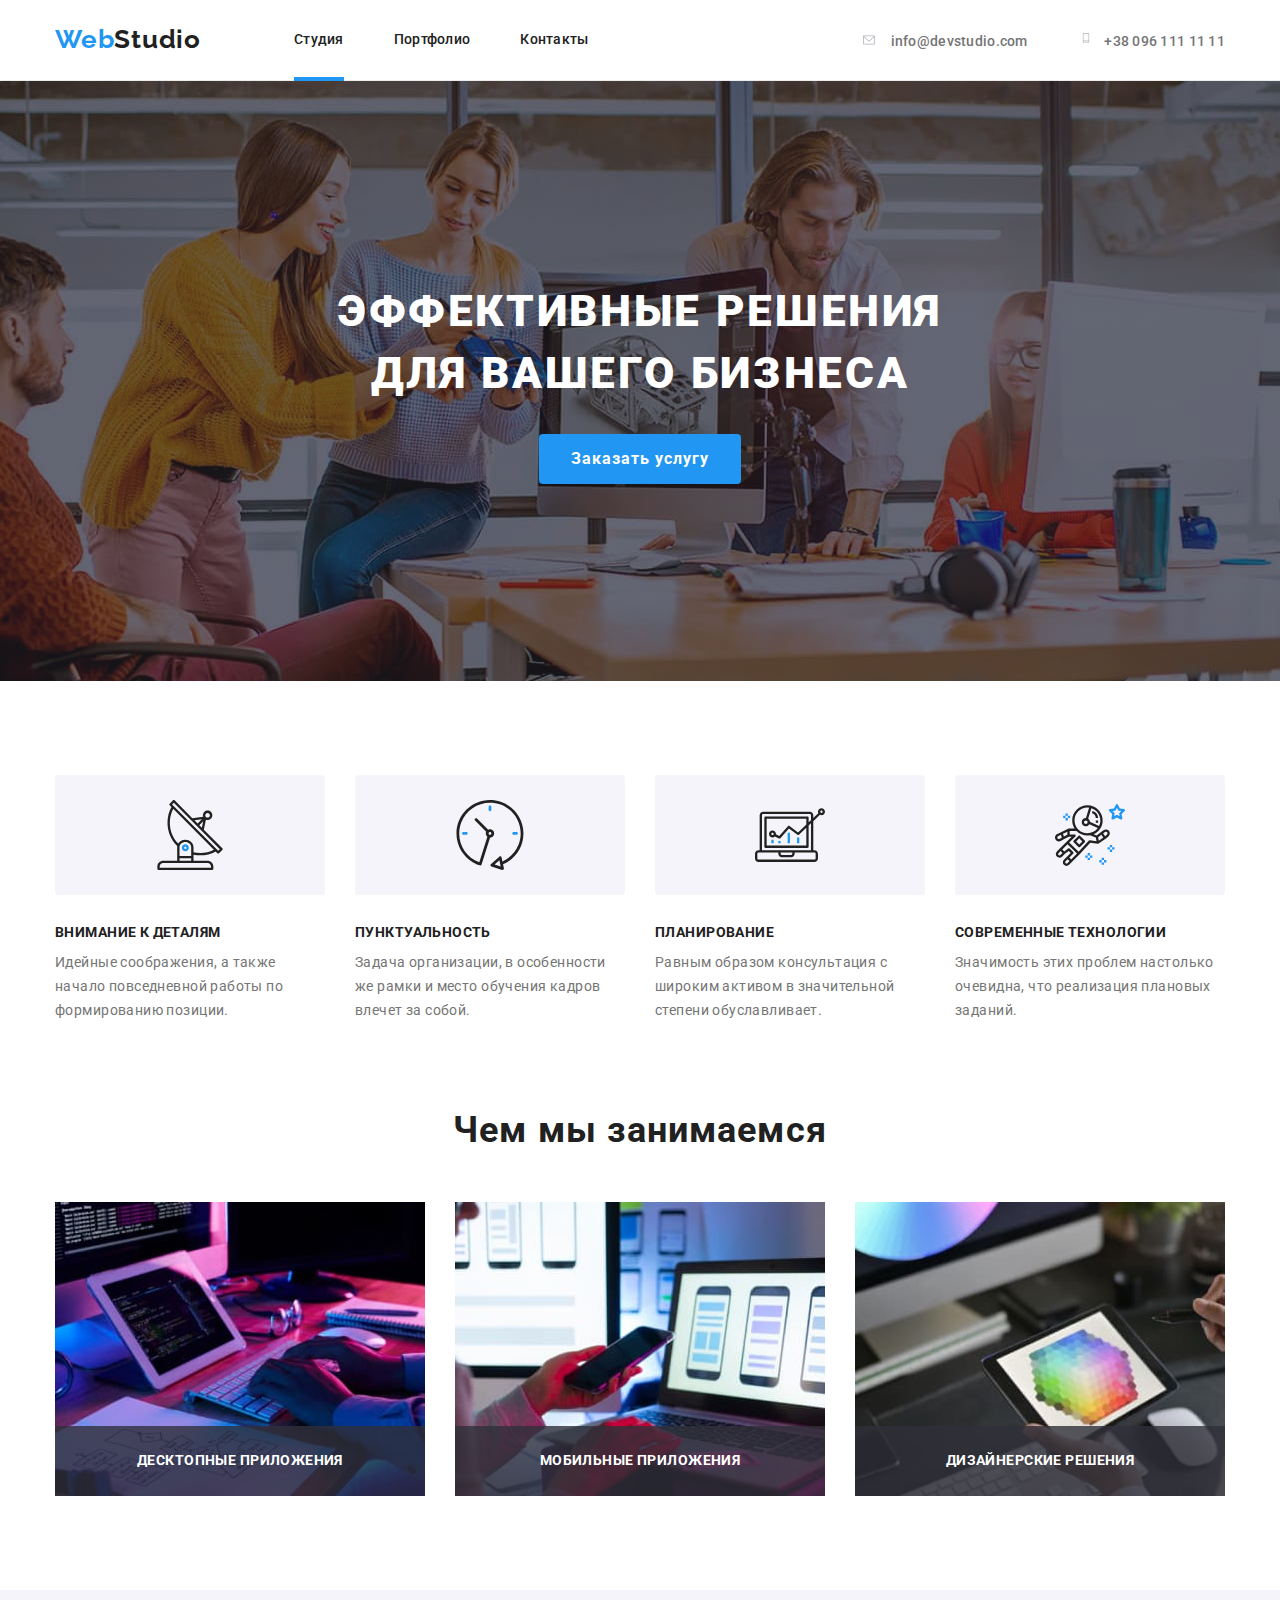
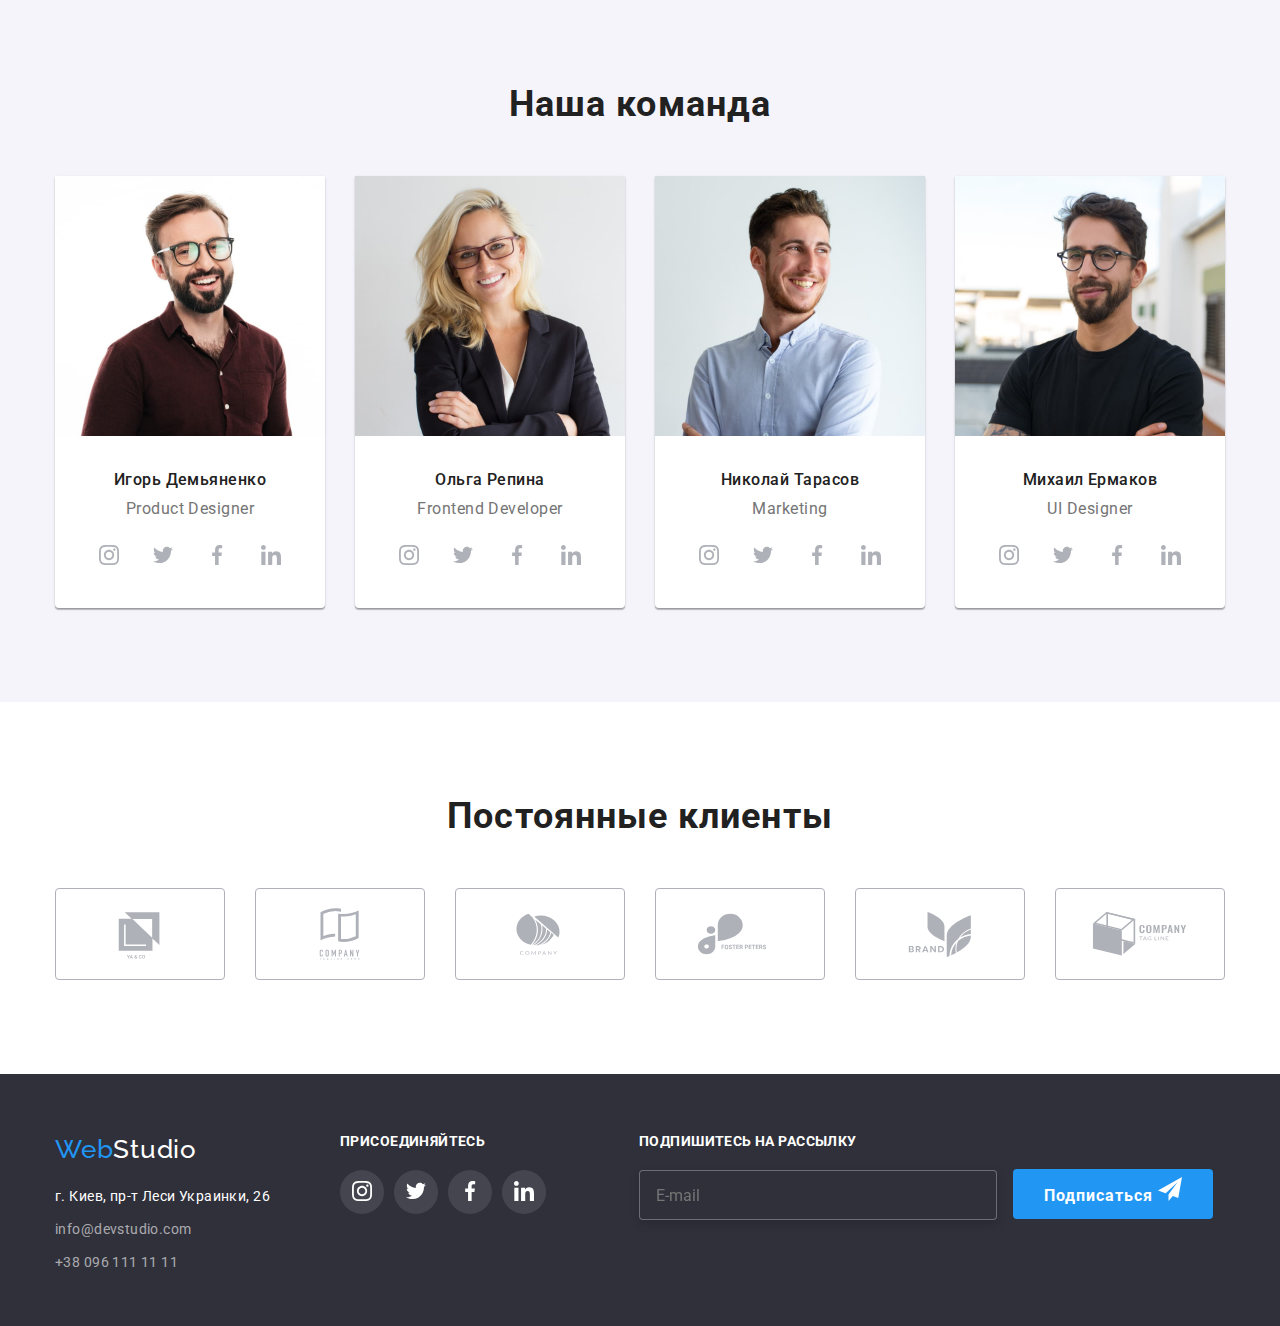
==== commit 57cbc181: "Update index.html" ====
--- a/index.html
+++ b/index.html
@@ -18,7 +18,7 @@
                 <nav class="site-nav">
                     <ul class="list menu">
                         <li class="menu-text">
-                            <a href="./index.html" class="link current menu-line">Студия</a>
+                            <a href="./index.html" class="link  menu-line">Студия</a>
                         </li>
                         <li class="menu-text">
                             <a href="./portfolio.html" class="link">Портфолио</a>
@@ -52,7 +52,7 @@
          <section class="hero">
             <div class="container">
                 <h1 class="baner header">ЭФФЕКТИВНЫЕ РЕШЕНИЯ ДЛЯ ВАШЕГО БИЗНЕСА</h1>           
-                <button  type="button" class="button primary butbuner" data-modal-open>Заказать услугу</button>
+                <button  type="button" class="primary butbuner" data-modal-open>Заказать услугу</button>
             </div>
          </section>
 
@@ -396,19 +396,12 @@
             
         </div>        
     </footer>
-    <!-- <div class="backdrop is-hidden"> -->
-        <!-- <div class="modal"> -->
-            <!-- <button class="modal-button"> -->
-                <!-- х -->
-             <!-- </button> -->
-
-        <!-- </div> -->
-    <!-- </div> -->
+    
     <div class="backdrop is-hidden" data-modal>
         <div class="modal">
             <div class="modal-container">
                 <button class="button-close" data-modal-close>
-                    <svg width="11" height="11" aria-label="Принятие соглашения">
+                    <svg width="30" height="30" aria-label="Принятие соглашения">
                         <use href="./images/icons.svg#icon-close-black-18dp"></use>
                     </svg>
                 </button>
@@ -416,33 +409,32 @@
                 <form class="form" autocomplete="on">               
                     
                     <div class="form-block">
-                        <label for="text" class="form-label">Имя<label> 
-                        <input type="text" name="text" id="text"  class="form-input"> 
-                        <svg width="12" height="12" aria-label="Иконка человечек" class="form-icon-person">
+                        <label for="name" class="form-label">Имя</label>
+                        <input type="text" name="text" id="name"  class="form-input"> 
+                        <svg width="18" height="18" aria-label="Иконка человечек" class="form-icon-person">
                             <use href="./images/icons.svg#icon-person-black-18dp"></use>
                         </svg>
                     </div>
                     <div class="form-block">
-                        <label for="tel" class="form-label">Телефон<label> 
-                        <input type="tel" name="tel" id="tel"  class="form-input">
-                        <svg width="12" height="12" aria-label="Иконка телефон" class="form-icon-person">
+                        <label for="telefon" class="form-label" >Телефон</label>
+                        <input type="tel" name="tel" id="telefon"  class="form-input">
+                        <svg width="18" height="18" aria-label="Иконка телефон" class="form-icon-person">
                             <use href="./images/icons.svg#icon-phone-black-18dp"></use>
                         </svg>                    
                     </div>
                     <div class="form-block">
-                        <label for="mail" class="form-label">Почта<label> 
-                        <input type="email" name="mail" id="mail"  class="form-input">
-                        <svg width="12" height="12" aria-label="Иконка конверт для письма" class="form-icon-person">
+                        <label for="mail" class="form-label">Почта</label>
+                        <input type="email" name="mail" id="mail"  class="form-input">                        
+                        <svg width="18" height="18" aria-label="Иконка конверт для письма" class="form-icon-person">
                             <use href="./images/icons.svg#icon-email-black-18dp"></use>
                         </svg>
                     </div>   
-                    <div>
-                        <label for="textarea" class="form-label">Комментарий<label> 
+                    <div class="form-block">
+                        <label for="text" class="form-label">Комментарий</label>
                         <textarea class="form-textarea" 
                         name="textarea" 
-                        placeholder ="Ведите текст"
-                        id="textarea">
-                        </textarea>
+                        id="text"
+                        placeholder="Введите текст"></textarea>
                     </div>          
                     <div class="modal-terms">
                         <input type="checkbox" name="topic" id="terms" value="terms">
--- a/css/styles.css
+++ b/css/styles.css
@@ -33,6 +33,13 @@
  }
  .hat {
    border-bottom: 1px solid #ECECEC;;
+ }
+
+ a {
+  outline: 0;
+ }
+ button {
+  outline: 0;
  }
  
 
@@ -94,6 +101,7 @@
 
   .link:hover,
   .link:focus {
+    
    color: var(--color-acsent);
    }
 
@@ -104,10 +112,7 @@
   transition: color 250ms cubic-bezier(0.4, 0, 0.2, 1);
 }
  
-  .current:first-child {
-  color: var(--color-acsent);
-  text-decoration: none;
-  }
+  
 
   .adress.curent {
     
@@ -172,16 +177,30 @@
  font-weight: 700; 
  line-height: 1.88;
  letter-spacing: 0.06em;
+ text-align: center;
+
+ color: var(--color-fon);
+ background-color: var(--color-acsent);
+ border-radius: 4px;
+ border:0;
+
+ cursor: pointer;
+
  padding:10px 32px;
  min-width: 200px;
- height: 50px;
- text-align: center;
+ height: 50px; 
  margin-top: 30px;
+ 
+
  transition: background-color 250ms cubic-bezier(0.4, 0, 0.2, 1);
 
  }
  .butbuner:hover {
-  background-color: rgba(33, 150, 243, 0.9);
+  background-color: rgba(33, 150, 243, 0.8);
+ }
+
+ .butbuner:focus {
+  background-color: rgba(33, 150, 243, 0.8);
  }
 
 .button.primary {
@@ -893,7 +912,9 @@
     padding: 40px;
     min-width: 528px;
     min-height: 581px;
-  }
+    
+  }
+
   .heder-modal-two {
   font-weight: 700;
   font-size: 20px;
@@ -905,42 +926,64 @@
   margin-bottom: 10px;
   
   }
+
+  .form-block {
+ 
+  display: flex;
+  flex-direction:column;
+  
+
+  margin-bottom: 10px;
+  
+  transition: fill 250ms cubic-bezier(0.4, 0, 0.2, 1), border-color 250ms cubic-bezier(0.4, 0, 0.2, 1);
+  }
   .form-label {
+    
     font-weight: 400;
     font-size: 12px;
     line-height: 1.17;
     letter-spacing: 0.01em;
+    margin-bottom: 4px;
 
     color:var(--color-buttom);
-    padding-bottom: 4px;
-    height: 100%;
+    
+        
   }
 
   .form-input {
     position: relative;
-    width: 100%;
     height: 40px;
     background: var(--color-fon);
     border: 1px solid rgba(33, 33, 33, 0.2);
     border-radius: 4px;
-    margin-bottom: 10px;
-    padding-left: 30px;
+     padding-left: 40px;
+     width: 100%;
+     color: var(--color-buttom);
+     cursor: pointer;
     
    }
   .form-textarea { 
-    width: 100%;
-    height: 120px;
+    height: 120px; 
     background: var(--color-fon);
     border: 1px solid rgba(33, 33, 33, 0.2);
     border-radius: 4px;
-    resize: none;
+    resize: none; 
+    width: 100%;
+    color: var(--color-buttom);
+    cursor: pointer;
+    padding: 12px 16px;
+    font-size: 14px;
+    line-height: 1.14;
+    letter-spacing: 0.01em;
+    
 
     transition: border-color 250ms cubic-bezier(0.4, 0, 0.2, 1), opacity 250ms cubic-bezier(0.4, 0, 0.2, 1);
   }
   .form-icon-person {
-    position: absolute;
-    left:55px;
-    transform: translate(0, 100%);
+    position:absolute;
+    left: 50px;
+   
+    transform:translate(0, 150%); 
     
   }
 
@@ -974,9 +1017,7 @@
     transition: box-shadow 250ms cubic-bezier(0.4, 0, 0.2, 1), background-color 250ms cubic-bezier(0.4, 0, 0.2, 1);
     
   }
-.form-block {
-  transition: fill 250ms cubic-bezier(0.4, 0, 0.2, 1), border-color 250ms cubic-bezier(0.4, 0, 0.2, 1);
-}
+
 
   .form-buttom:hover {
     box-shadow: 0px 4px 4px rgba(0, 0, 0, 0.15);
@@ -991,6 +1032,7 @@
    fill: var(--color-acsent);
   }
   .form-block:focus {
+    outline: 0;
     fill: var(--color-acsent);
   }
   .form-block:hover .form-input {
@@ -998,17 +1040,25 @@
   }
 
   .form-block:focus .form-input {
+    outline: 0;
     border-color: var(--color-acsent);
   }
-
   .form-textarea:hover {
     border-color: var(--color-acsent);
   }
-
+  
   .form-textarea:focus {
+    outline: 0;
     border-color: var(--color-acsent);
   }
-
+  .form-input:focus {
+    
+    outline: 0;
+    border-color: var(--color-acsent);
+   
+  }
+
+  
   /* скрывает соглашение на условия договора на форме*/
 
 .modal-terms  {
